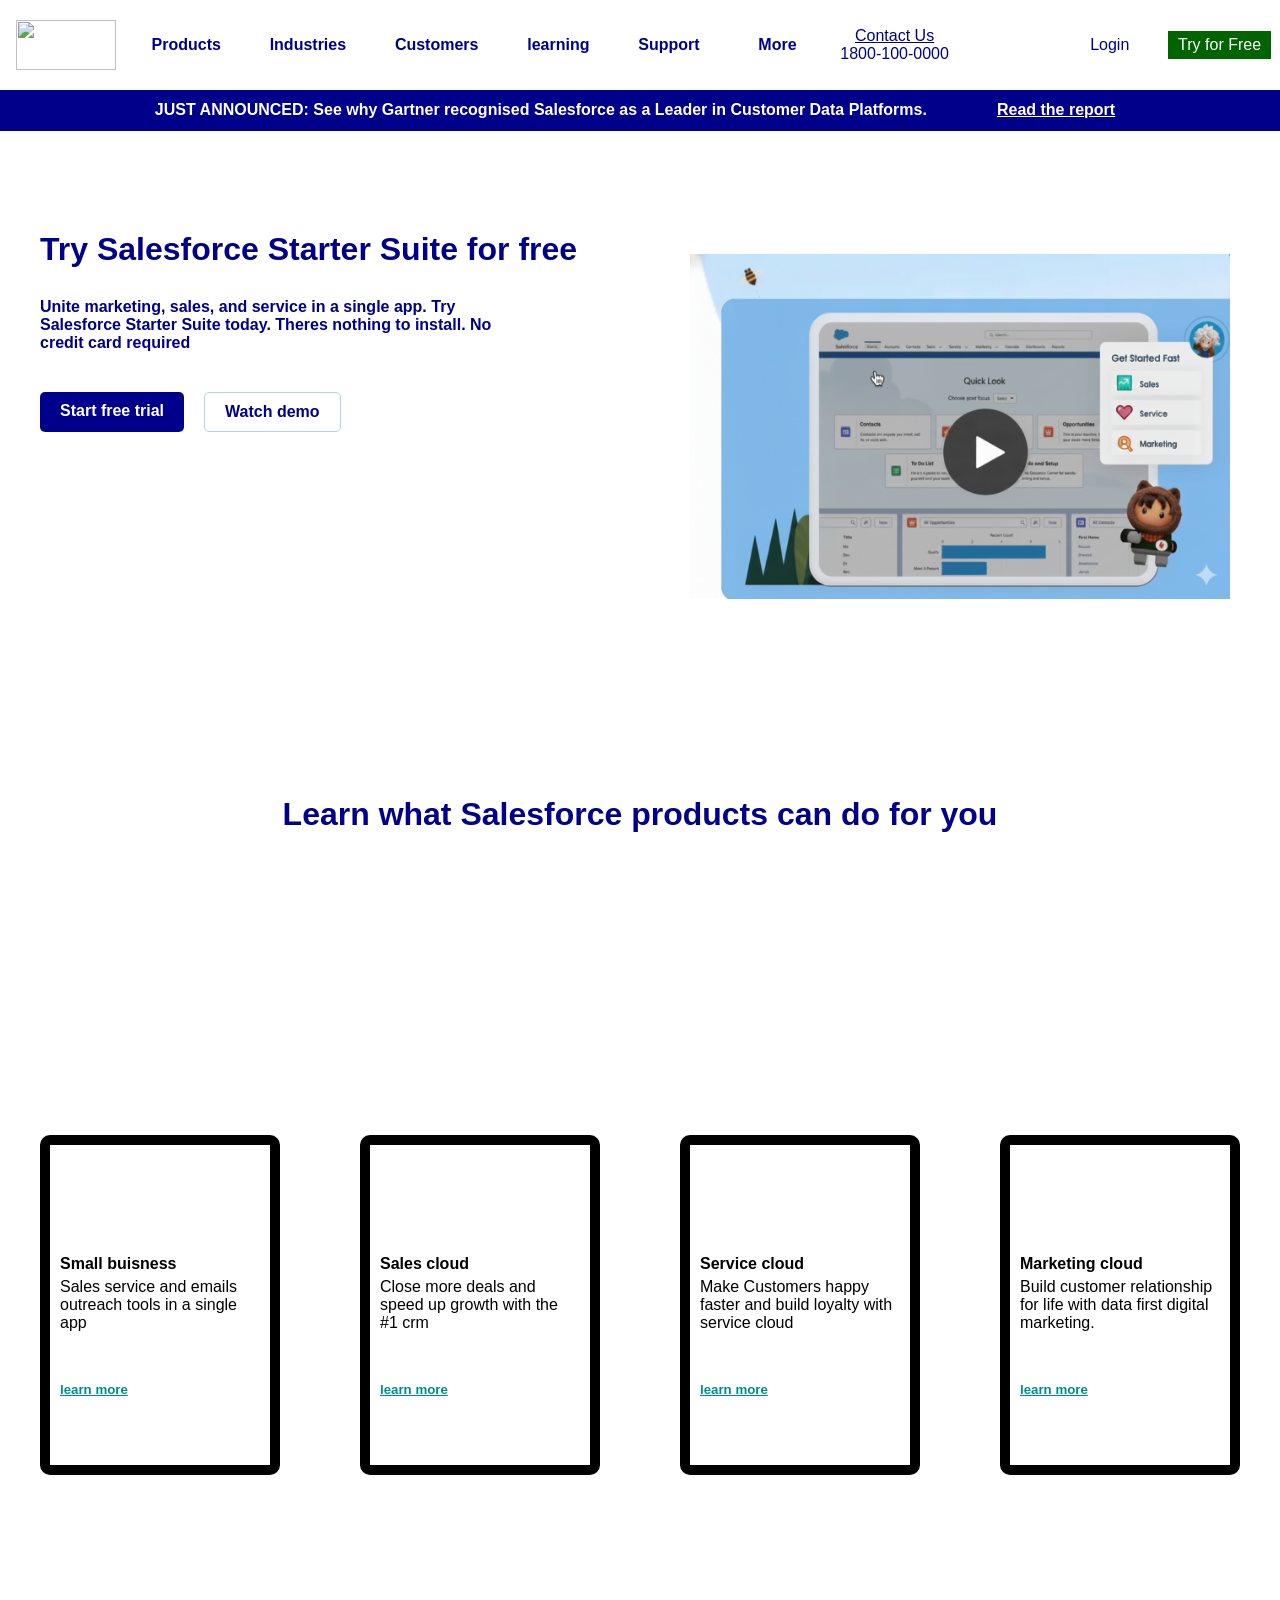
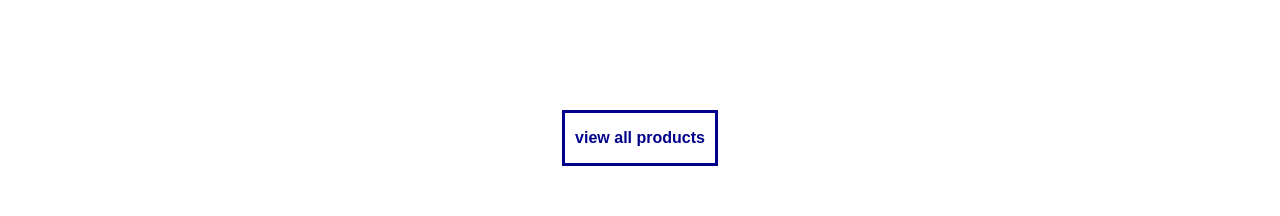
==== mini project 3/index.html @ d5313220 "j Please enter the commit message for your changes. Lines starting" ====
<!DOCTYPE html>
<html lang="en">
<head>
    <meta charset="UTF-8">
    <meta name="viewport" content="width=device-width, initial-scale=1.0">
    <title>Website</title>
    <link
    href="https://cdn.jsdelivr.net/npm/remixicon@4.7.0/fonts/remixicon.css"
    rel="stylesheet"
/>  <link rel="stylesheet" href="sam6.css">
</head>
<body>
    
    <div id="main">
        <div id="header"> 
            <div id="logo">
                <img id="image1" src="https://a.sfdcstatic.com/shared/images/c360-nav/salesforce-no-type-logo.svg" alt="">
            </div>
            <div class="text">Products
                <a  href="sampletemplates.com/business-templates/sample-lists/product-list-samples.html"></a>
            </div> 
            <div class="text">Industries</div> 
            <div class="text">Customers</div> 
            <div class="text">learning</div> 
            <div class="text">Support</div> 
            <div  id="new" class="text" style="display: flex;">More <i class="ri-arrow-down-s-line"></i> </div> 
            <div id="details" class="contactdetails">
                <p> <u>Contact Us</u> </p>
                <p >1800-100-0000</p>
            </div>
            <div id="firsticon" class="icon" style="border-radius: 50%;">
               <i  class="ri-search-line"></i>
            </div>
            <div id="icon2" class="icon" style="border-radius: 50%;">
                 <i  class="ri-global-line"></i>
                 
            </div>
            <div id="login" style=" display: flex; color: darkblue;">
            <i class="ri-user-line"></i>

            <p >Login</p>
           

            </div>
            <div id="try" style="background-color: darkgreen; color: white; border-color: black;">
                <p>Try for Free</p>
            </div>
        </div>
        <div id="fakeheader"></div>
      
        <div id="page1" >
             
       <div id="header2">
        <h4>JUST ANNOUNCED: See why Gartner recognised Salesforce as a Leader in Customer Data Platforms.</h4>
        <div id="main4" >
        <h4> <u> Read the report </u> </h4>
        </div>
       </div>
            <div id="main1">
                <div id="box1">
                    <h1>Try Salesforce Starter Suite for free</h1>
                    <p>Unite marketing, sales, and service in a single app. Try  </p>
                    <p>Salesforce Starter Suite today. Theres nothing to install. No</p>
                    <p>credit card required</p>

                    <div id="minibox">
                        <div id="box23">
                            <h4>Start free trial</h4>

                        </div>
                        <div id="box24">
                            <h4>Watch demo</h4>

                        </div>
                    </div>
                 
                </div>
                <div id="box2">
                   <img src="" alt="">
                    <div id="card">
                        <img id="sanket" src="sam.png" alt="">
                    </div>
                    
                </div>
                    
            
               </div>
               <div id="last">
                <h1>Learn what Salesforce products can do for you</h1>
               </div>
               </div>
                
               </div> 

              
               </div>
        
          
           </div>    
          
        </div>
        <div id="page2">
            
          <div id="card1" >
            <h4>Small buisness</h4>
            <p>Sales service and emails outreach tools in a single app</p>
            <h5> <u>learn more</u></h5>
            
          </div>
          <div id="card2">
           <h4>Sales cloud</h4>
           <p>Close more deals and speed up growth with the #1 crm</p>
            <h5> <u>learn more</u></h5>
          
          </div>
                     
          <div id="card3" >
           <h4>Service cloud</h4>
           <p>Make Customers happy faster and build loyalty with service cloud</p>


         <h5> <u>learn more</u></h5>
         
          </div>
          <div id="card4">
            <h4>Marketing cloud</h4>
            <p>Build customer relationship for life with data first digital marketing.</p>


             <h5> <u>learn more</u></h5>
          </div>


         

        </div>

     </div>
      
    </div>
    <div id="some">
    <div id="viewproducts">
        <h4>view all products</h4>
    </div>
    </div>
</body>
</html>
---- mini project 3/sam6.css ----
*{
    margin: 0%;
    padding: 0%;
    font-family: 'Gill Sans', 'Gill Sans MT', Calibri, 'Trebuchet MS', sans-serif;
}

html,body{
    height: 100%;
    width: 100%;
}
#main{
  height: 100%;
  width: 100%;


}

#header{
    height: 10%;
    width: 100%;
    background-color: white;
    position: fixed;
    display: flex;
    align-items: center;
    justify-content:space-evenly;
    
    
}

.text{
    color: darkblue;
    margin: 20px;
    font-weight: bolder;
    

}
.text:hover{
    color: aqua;
}
#fakeheader{
    height: 10%;
    width: 100%;
    background-color: white;
}
#header2{
    height: 5%;
    width: 100%;
    background-color: darkblue;
    text-align: center;
    color: white;
    display: flex;
    justify-content: center;
    align-items: center;
    text-align: center;
    font-weight: bolder;
    font-family: 'Gill Sans', 'Gill Sans MT', Calibri, 'Trebuchet MS', sans-serif;
    
    
    
}
#page1{

 
    
    height: 90%;
    width: 100%;
    background-color: white;
    color: darkblue;
    font-weight: bolder;
    font-family: 'Gill Sans', 'Gill Sans MT', Calibri, 'Trebuchet MS', sans-serif;
    background-image:
      linear-gradient(rgba(255,255,255,0.85), rgba(255,255,255,0.85)),
      url("https://www.salesforce.com/content/dam/web/en_us/www/images/lets-get-digital-zoom-background-cnx21-final-zoom-background.png");

    background-size: cover;
    background-position: center;
    background-repeat: no-repeat;
    
}
#page2{
    height: 90%;
    width: 100%;
    background-color:white;
    display: flex;
    align-items: center;
    justify-content: space-around;
     background-image:
      linear-gradient(rgba(255,255,255,0.85), rgba(255,255,255,0.85)),
      url("https://www.salesforce.com/content/dam/web/en_us/www/images/lets-get-digital-zoom-background-cnx21-final-zoom-background.png");

    background-size: cover;
    background-position: center;
    background-repeat: no-repeat;

}

#image1{
    width: 100px;
    height: 50px;
    display: flex;
    align-items: center;
    padding: 2px;
    margin: 5px;
    object-fit: cover;
}

#details{
    text-align: center;
    
    padding: 5px;
    color: darkblue;
  
   
    
}
#details:hover{
    background-color: lightblue;
}
#firsticon{
   margin: 10px;
   margin-left: 10px;
   padding: 10px;
 
}
#icon2{
    margin: 10px;
    padding: 10px;
}
#icon2:hover{
    background-color: lightblue;
}
#firsticon:hover{
    background-color: lightblue;
}
#new:hover{
  
    background-color: lightblue;

}
#login:hover{
    background-color: lightblue;
}
#login{
    margin: 20px;
    border-radius: 50px;
    padding: 10px;
}
#try{
    padding: 5px 10px;
    
 
    text-align: center;
    justify-content: center;
    display: flex;
    align-items: center;
   
}
#start{
    width: 150px;
    height: 20px;
    text-align: center;
    justify-content: center;
    display: flex;
    align-items: center;
}

#start:hover{
    background-color: darkblue;

}
#watchdemo:hover{
  background-color: darkblue;
}
#main3{
    margin-top: 20px;
  

}
#main4{
  padding: 10px;
    border: 50px;
    margin-left: 60px;
    text-align: center;
    justify-content: center;
    align-items: center;
    display: flex;
    border-radius: 50%;
    object-fit: cover;
}
#main4:hover{
    background-color: aqua;
}
#new{
    padding: 10px;
    
}
#try:hover{
    background-color: darkred;
}
#trial{
    padding: 5px;
    border-style: solid;
    width: 150px;
    text-align: center;
    justify-content: center;
    align-items: center;
    margin-top: 30px;
    color: white;
    background-color: darkblue;
  
}
#trial:hover{
    background-color: black;

}
#last{
   text-align: center;
  justify-content: center;
  align-items: center;
  display: flex;
  color: darkblue;
  font-family: 'Gill Sans', 'Gill Sans MT', Calibri, 'Trebuchet MS', sans-serif;
  font-size: medium;
  font-weight: bolder;
  padding-top: -50px;
}
#main1{
   width: 100%;
   height: 76%;
 
   margin-top: 50px;
   display: flex;
  
  
}
#box1{
    height: 80%;
    width: 50%;
    background-color: white;
    background-image:
      linear-gradient(rgba(255,255,255,0.85), rgba(255,255,255,0.85)),
      url("https://www.salesforce.com/content/dam/web/en_us/www/images/lets-get-digital-zoom-background-cnx21-final-zoom-background.png");

    background-size: cover;
    background-position: center;
    background-repeat: no-repeat;
}
#box2{
   height: 80%;
   width: 50%;
   background-color: white;

   display: flex;
   
   align-items: center;
   text-align: center;
   background-image:
      linear-gradient(rgba(255,255,255,0.85), rgba(255,255,255,0.85)),
      url("https://www.salesforce.com/content/dam/web/en_us/www/images/lets-get-digital-zoom-background-cnx21-final-zoom-background.png");

    background-size: cover;
    background-position: center;
    background-repeat: no-repeat;

 
}
#box1 h1{
    margin-top: 50px;
    margin-bottom: 30px;
    padding-left: 40px;
}
#box1 p{
    padding-left: 40px;
}
#minibox{
    display: flex;
    padding-left: 30px;
    margin-top: 30px;
  
}
#box23{
  margin: 10px;
  padding: 10px 20px;
  color: white;
  background-color: darkblue;
  border-radius: 5px;
}
#box24{
  border-radius: 5px;
  margin: 10px;
  padding: 10px 20px;
  color: darkblue;
  border: 1px solid lightblue;
}
#box23:hover{
    background-color: lightblue;
    color: black;
    border-color: black;
}
#box24:hover{
    background-color: lightblue;
    color: black;
}
#sanket{
 height: 100%;
 width: 100%;
}
#card{
    margin: 50px;
    height: 70%;
    width: 100%;
    background-color: black;


    
}

#card1{
  height: 300px;
  width: 200px;
  border-radius: 10px;
  padding: 10px;
  border-style: solid;
  border-width: 10px;
  background-color: rgb(253, 253, 253);
  background-image:
      linear-gradient(rgba(255,255,255,0.85), rgba(255,255,255,0.85)),
      url("https://www.salesforce.com/content/dam/web/en_us/www/images/lets-get-digital-zoom-background-cnx21-final-zoom-background.png");

    background-size: cover;
    background-position: center;
    background-repeat: no-repeat;
    background-blend-mode: overlay;

  transition: all 0.3s ease;

}

#card1:hover{
    background-color: lightblue;
    color: black;
}
#card2:hover{
    background-color: lightblue;
    color: black;
}
#card3:hover{
    background-color: lightblue;
    color: black;
}
#card4:hover{
    background-color: lightblue;
    color: black;
}
#card2{
    height: 300px;
    width: 200px;
    border-radius: 10px;
    padding: 10px;
     border-style: solid;
  border-width: 10px;
  background-color: white;
  background-image:
      linear-gradient(rgba(255,255,255,0.85), rgba(255,255,255,0.85)),
      url("https://www.salesforce.com/content/dam/web/en_us/www/images/lets-get-digital-zoom-background-cnx21-final-zoom-background.png");

    background-size: cover;
    background-position: center;
    background-repeat: no-repeat;
    background-blend-mode: overlay;

  transition: all 0.3s ease;
}
#card3{
    height: 300px;
    width: 200px;
    border-radius: 10px;
    padding: 10px;
     border-style: solid;
  border-width: 10px;
  background-color: white;
  background-image:
      linear-gradient(rgba(255,255,255,0.85), rgba(255,255,255,0.85)),
      url("https://www.salesforce.com/content/dam/web/en_us/www/images/lets-get-digital-zoom-background-cnx21-final-zoom-background.png");

    background-size: cover;
    background-position: center;
    background-repeat: no-repeat;
    background-blend-mode: overlay;

  transition: all 0.3s ease;
}


#card4{
  height: 300px;
  width: 200px;
  border-radius: 10px;
  padding: 10px;
  border-style: solid;
  border-width: 10px;
  background-color: white;
       background-image:
      linear-gradient(rgba(255,255,255,0.85), rgba(255,255,255,0.85)),
      url("https://www.salesforce.com/content/dam/web/en_us/www/images/lets-get-digital-zoom-background-cnx21-final-zoom-background.png");

    background-size: cover;
    background-position: center;
    background-repeat: no-repeat;
    background-blend-mode: overlay;

  transition: all 0.3s ease;
}
#box2:hover{
    background-color: lightblue;
}
#last:hover{
    color: black;
    
}
#some{
     justify-content: center;
    text-align: center;
    align-items: center;
    display: flex;
    padding-bottom: 50px ;
}
#viewproducts{
    border-style: solid;
    border-color: darkblue;
    background-color: white;
    color: darkblue;
    width: 150px;
    height: 50px;
    justify-content: center;
    text-align: center;
    align-items: center;
    display: flex;
    background-image:
      linear-gradient(rgba(255,255,255,0.85), rgba(255,255,255,0.85)),
      url("https://www.salesforce.com/content/dam/web/en_us/www/images/lets-get-digital-zoom-background-cnx21-final-zoom-background.png");

    background-size: cover;
    background-position: center;
    background-repeat: no-repeat;

 }
#viewproducts:hover{
    color: black;
    border-color: black;
    background-color: lightblue;
}
#card1 h4{
    margin-top: 100px;
    margin-bottom: 5px;
}

#card1 h5{
    padding-top: 50px;
    color: darkcyan;
   
}
#card1 h5:hover{
    color:black;
}


#card2 h5{
     padding-top: 50px;
    color: darkcyan;
   

}




#card3 h5{
 padding-top: 50px;
    color: darkcyan;
   
}


#card4 h5{
     padding-top: 50px;
    color: darkcyan;
   

}
#card2 h5:hover{
    color:black;
}
#card3 h5:hover{
    color:black;
}
#card4 h5:hover{
    color:black;
}
#card2 h4{
    margin-top: 100px;
    margin-bottom: 5px;
}
#card3 h4{
    margin-top: 100px;
    margin-bottom: 5px;
}
#card4 h4{
    margin-top: 100px;
    margin-bottom: 5px;
}
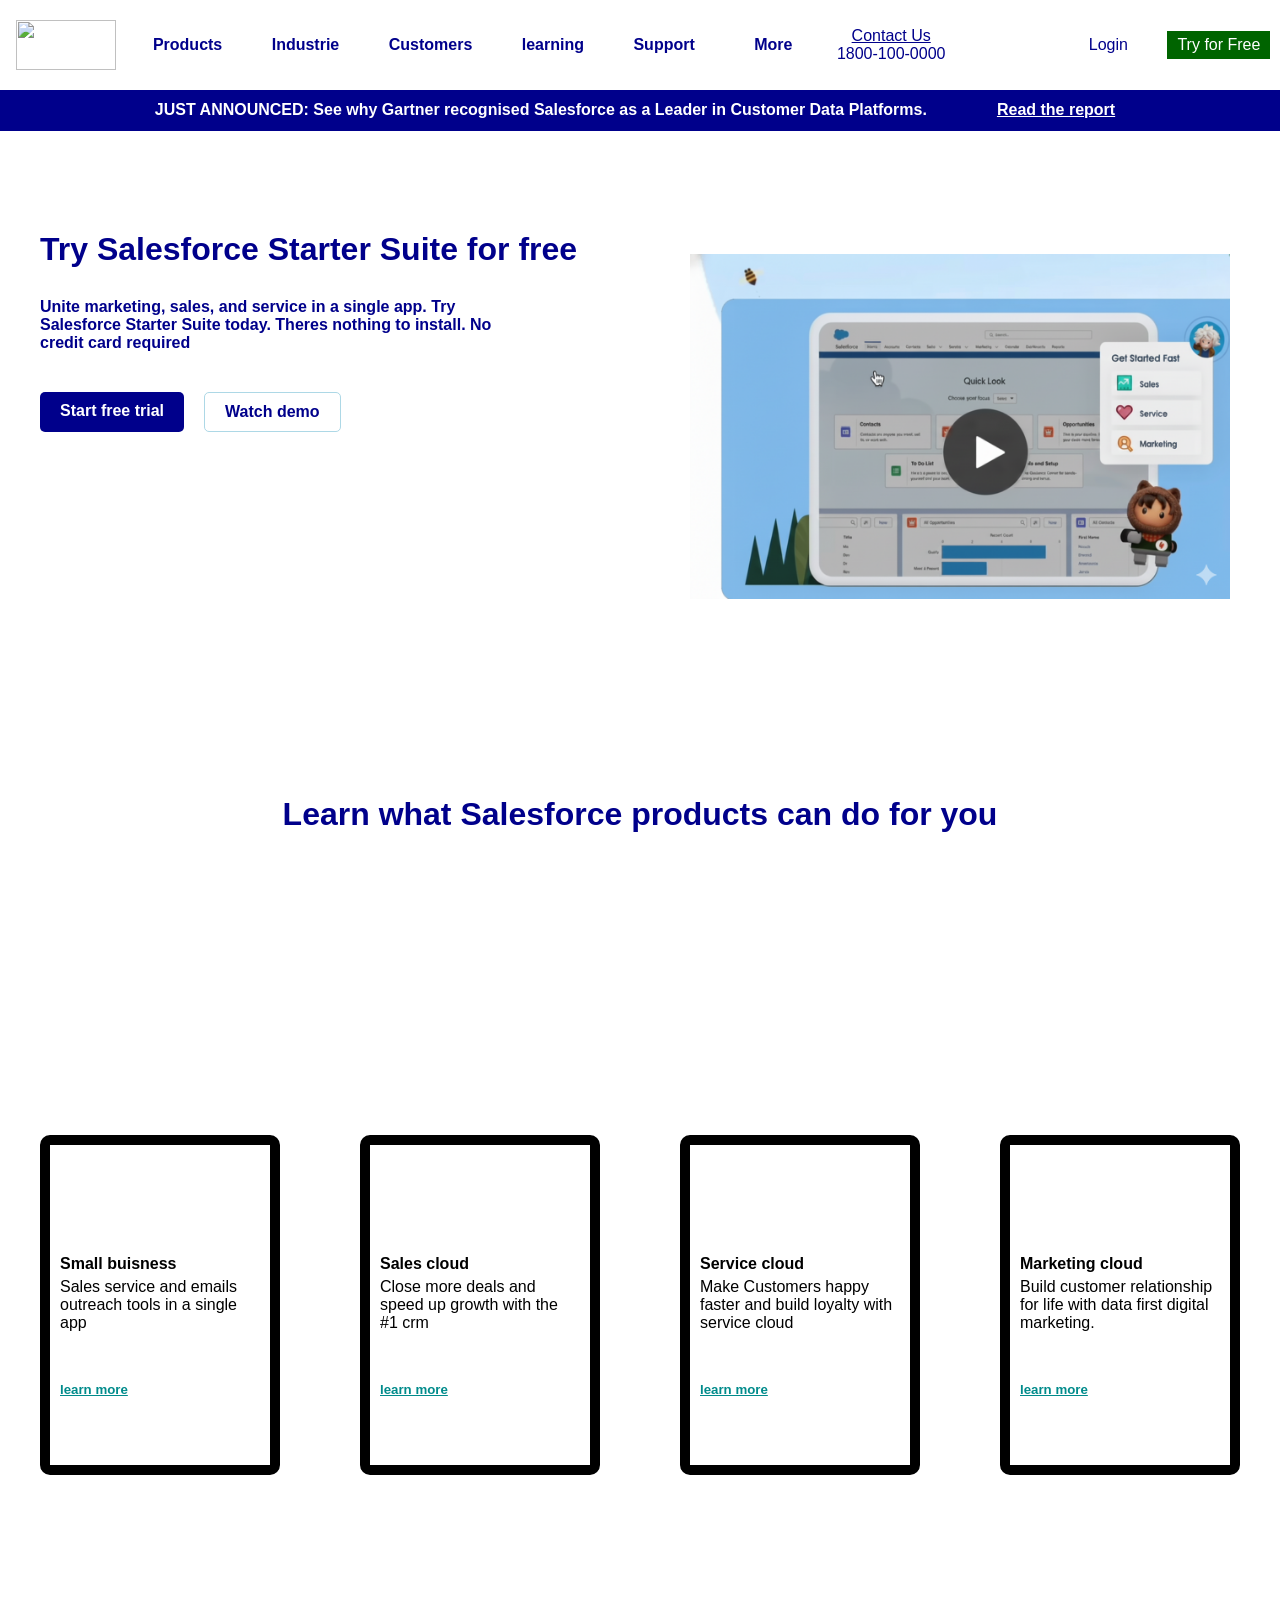
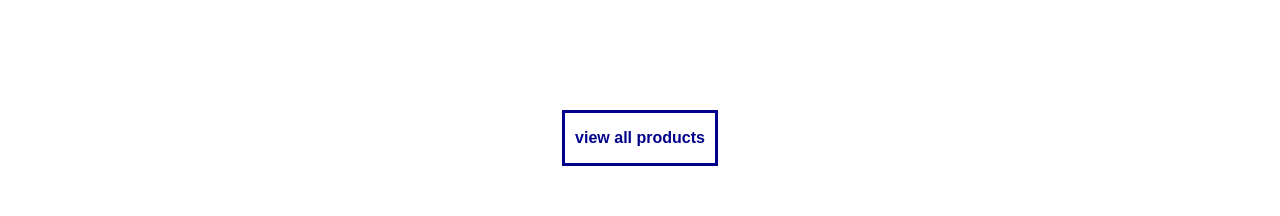
==== commit ff21370b: "version6" ====
--- a/mini project 3/index.html
+++ b/mini project 3/index.html
@@ -19,7 +19,7 @@
             <div class="text">Products
                 <a  href="sampletemplates.com/business-templates/sample-lists/product-list-samples.html"></a>
             </div> 
-            <div class="text">Industries</div> 
+            <div class="text">Industrie</div> 
             <div class="text">Customers</div> 
             <div class="text">learning</div> 
             <div class="text">Support</div> 
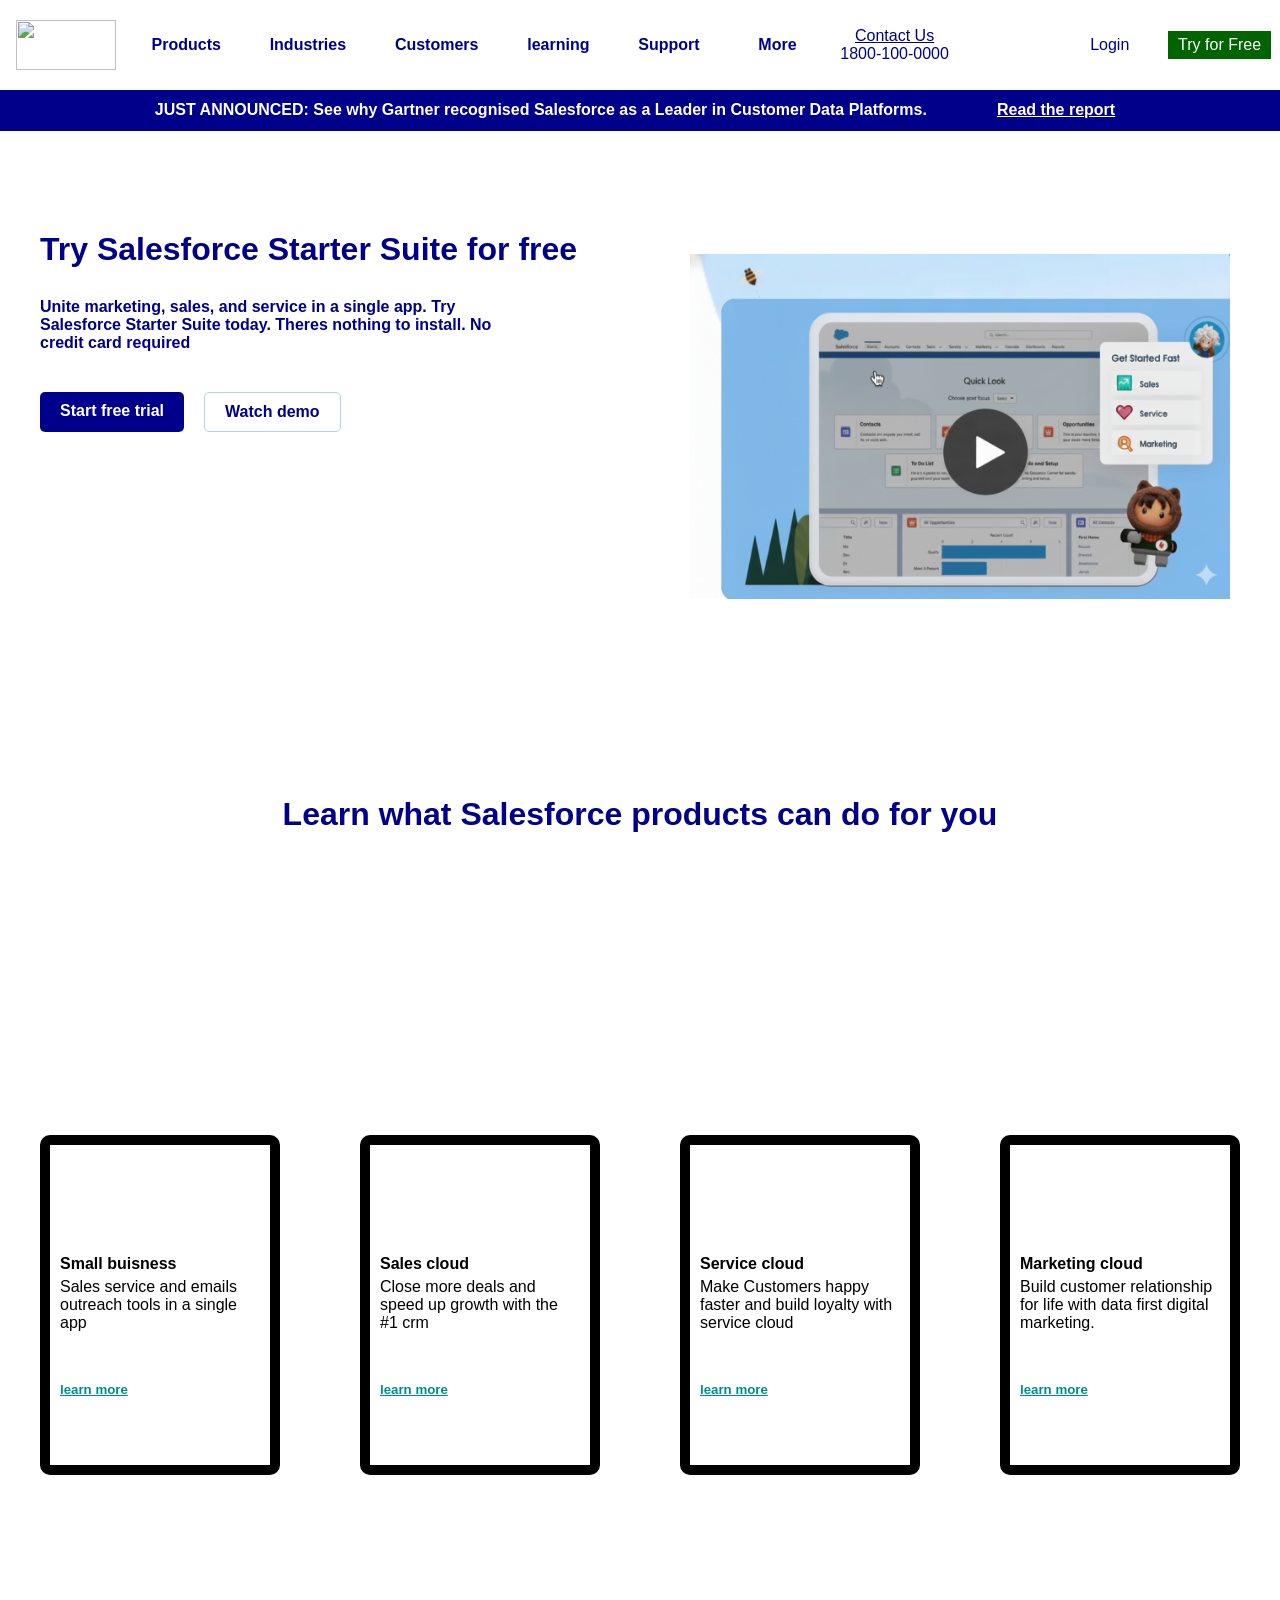
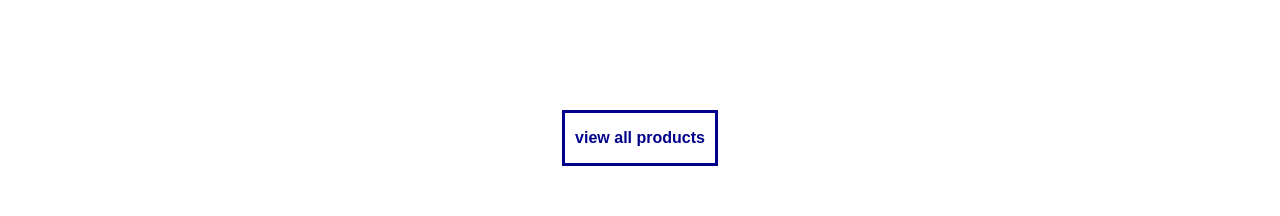
==== commit 84de8716: "Correct spelling of 'Industrie' to 'Industries'" ====
--- a/mini project 3/index.html
+++ b/mini project 3/index.html
@@ -19,7 +19,7 @@
             <div class="text">Products
                 <a  href="sampletemplates.com/business-templates/sample-lists/product-list-samples.html"></a>
             </div> 
-            <div class="text">Industrie</div> 
+            <div class="text">Industries</div> 
             <div class="text">Customers</div> 
             <div class="text">learning</div> 
             <div class="text">Support</div> 
@@ -144,4 +144,4 @@
     </div>
     </div>
 </body>
-</html>+</html>
